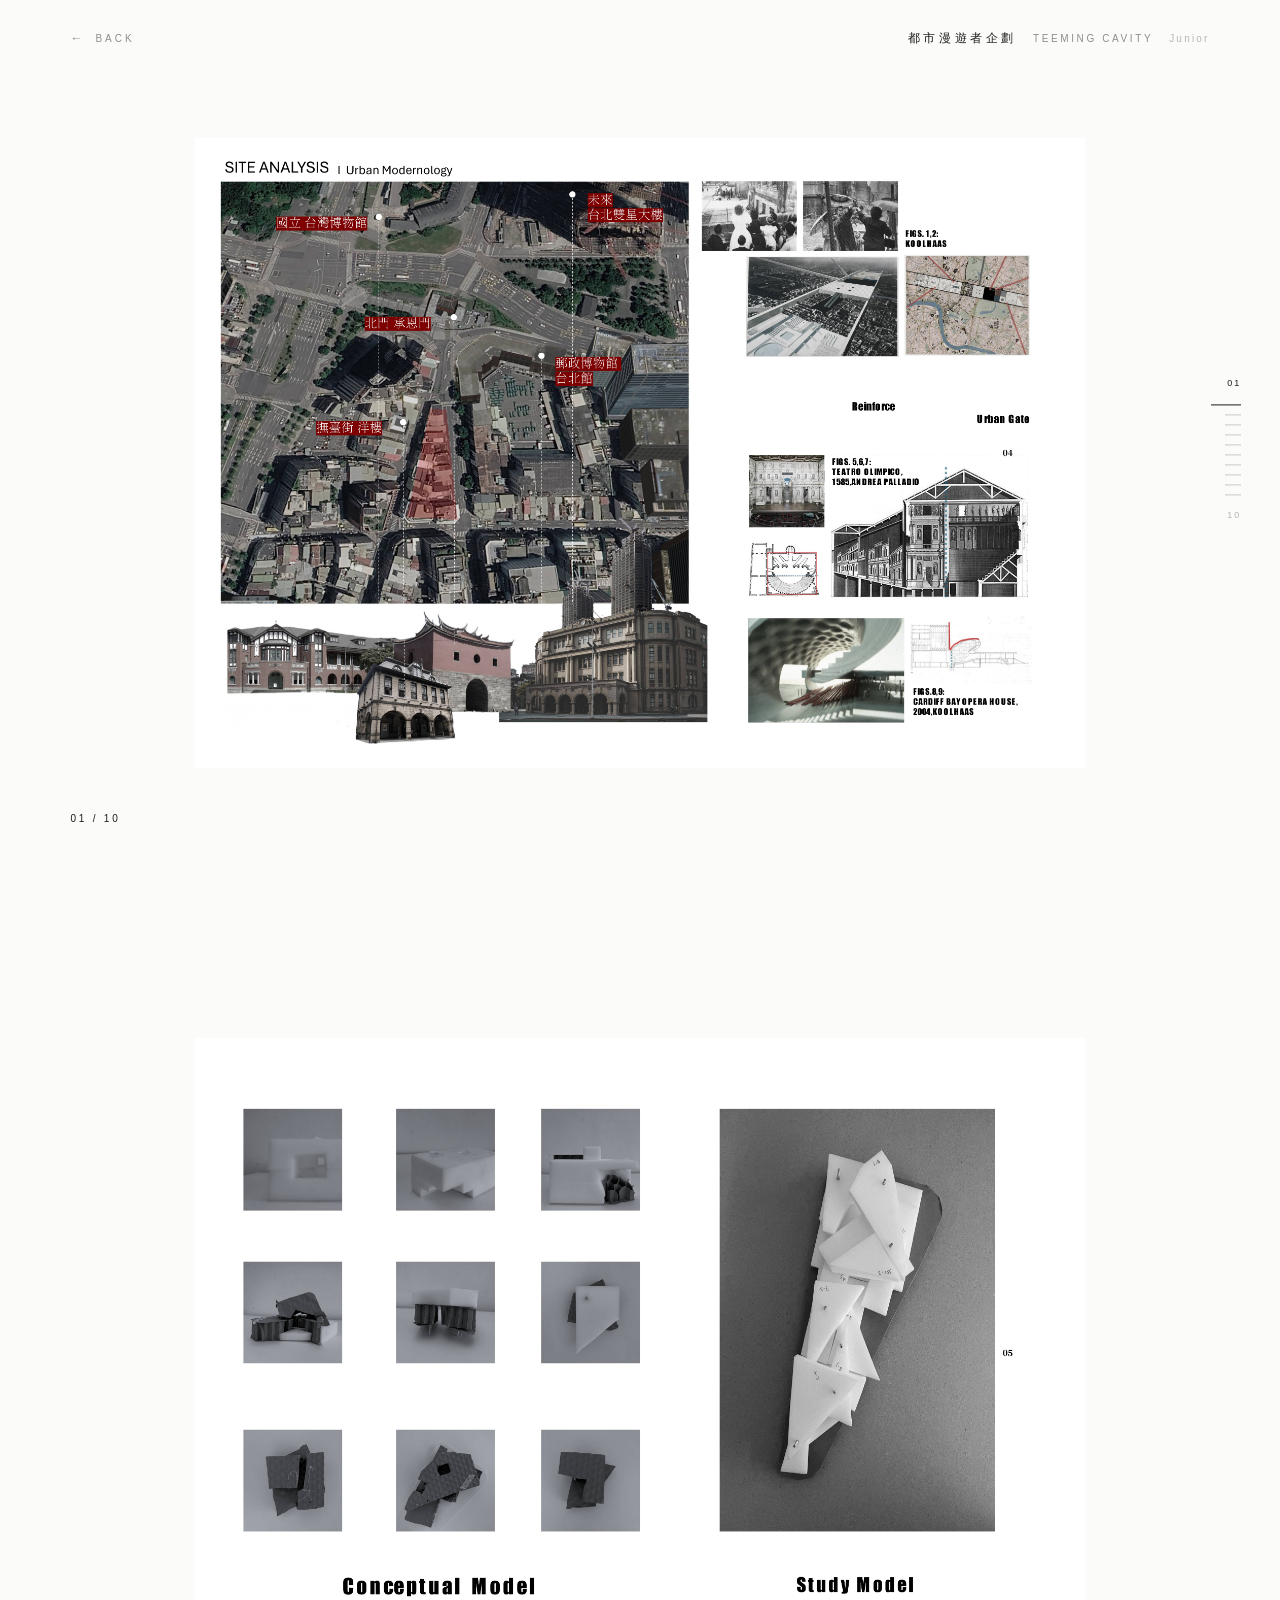
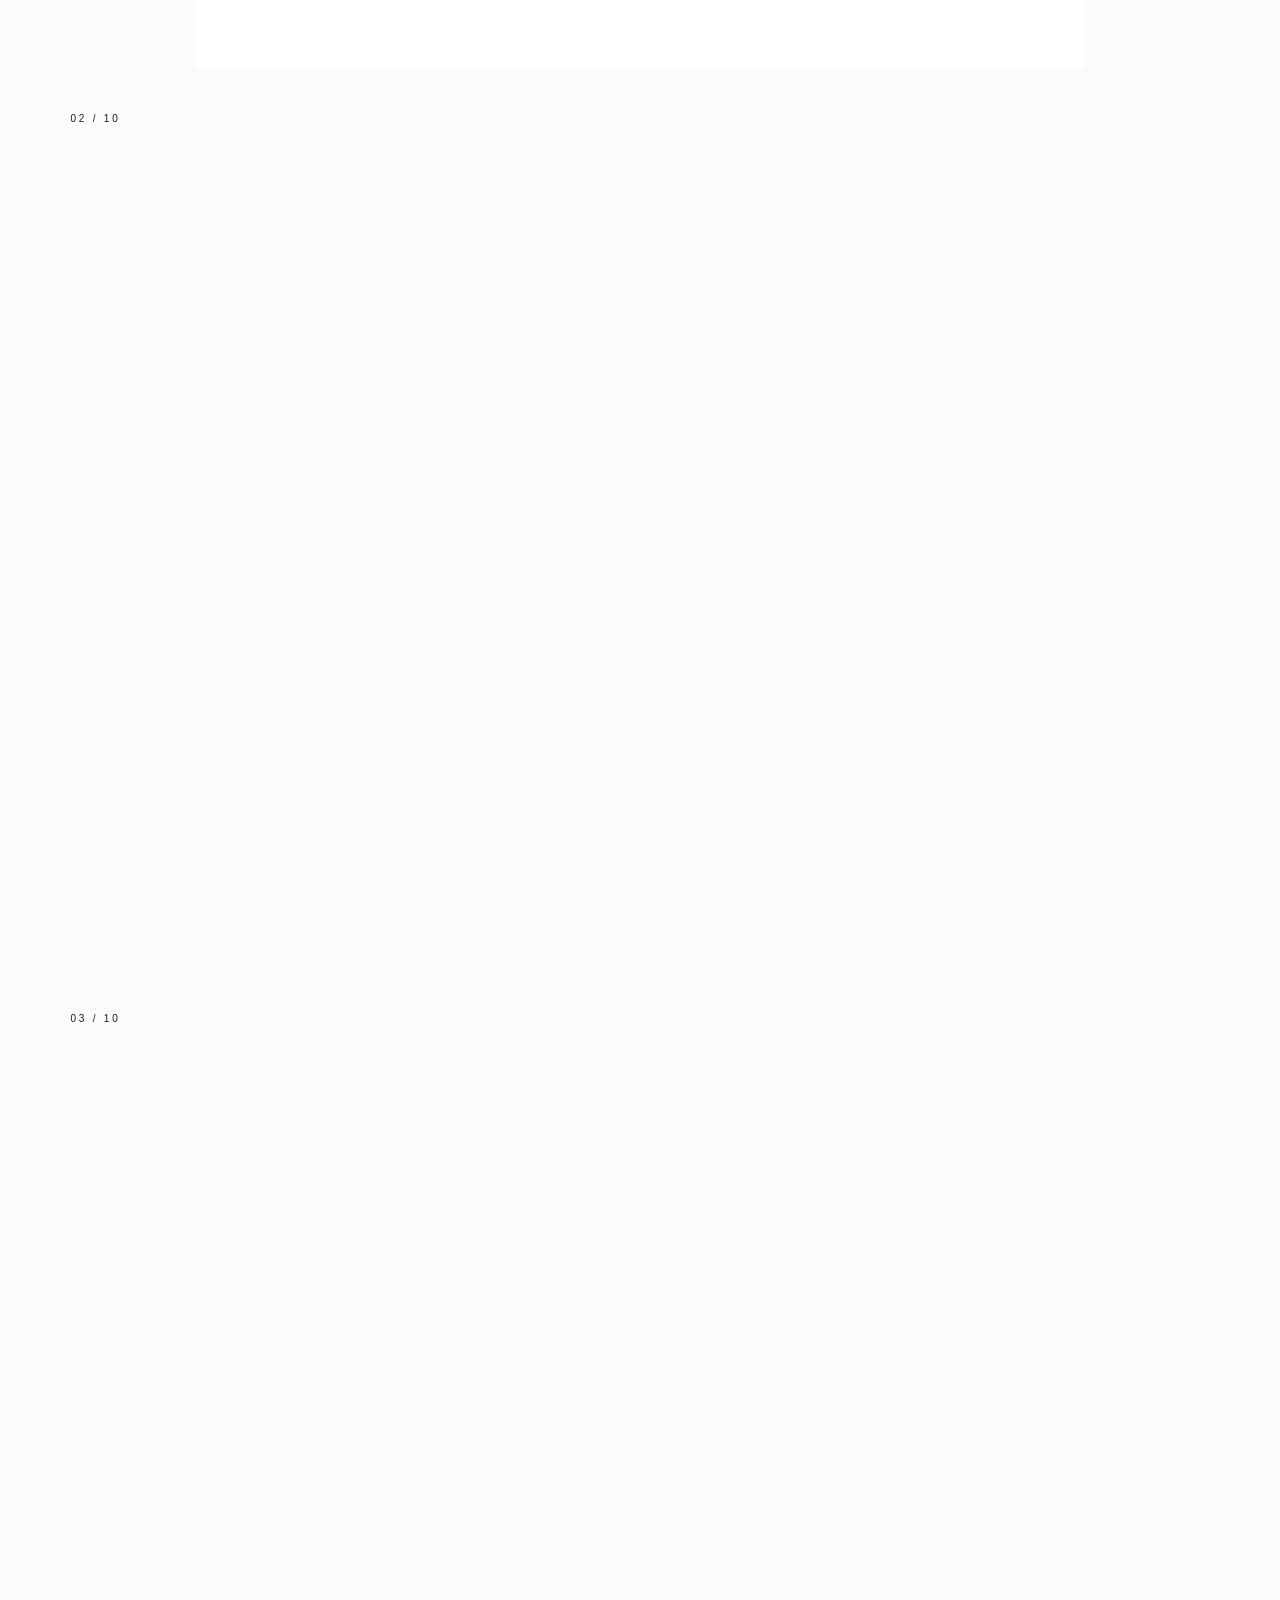
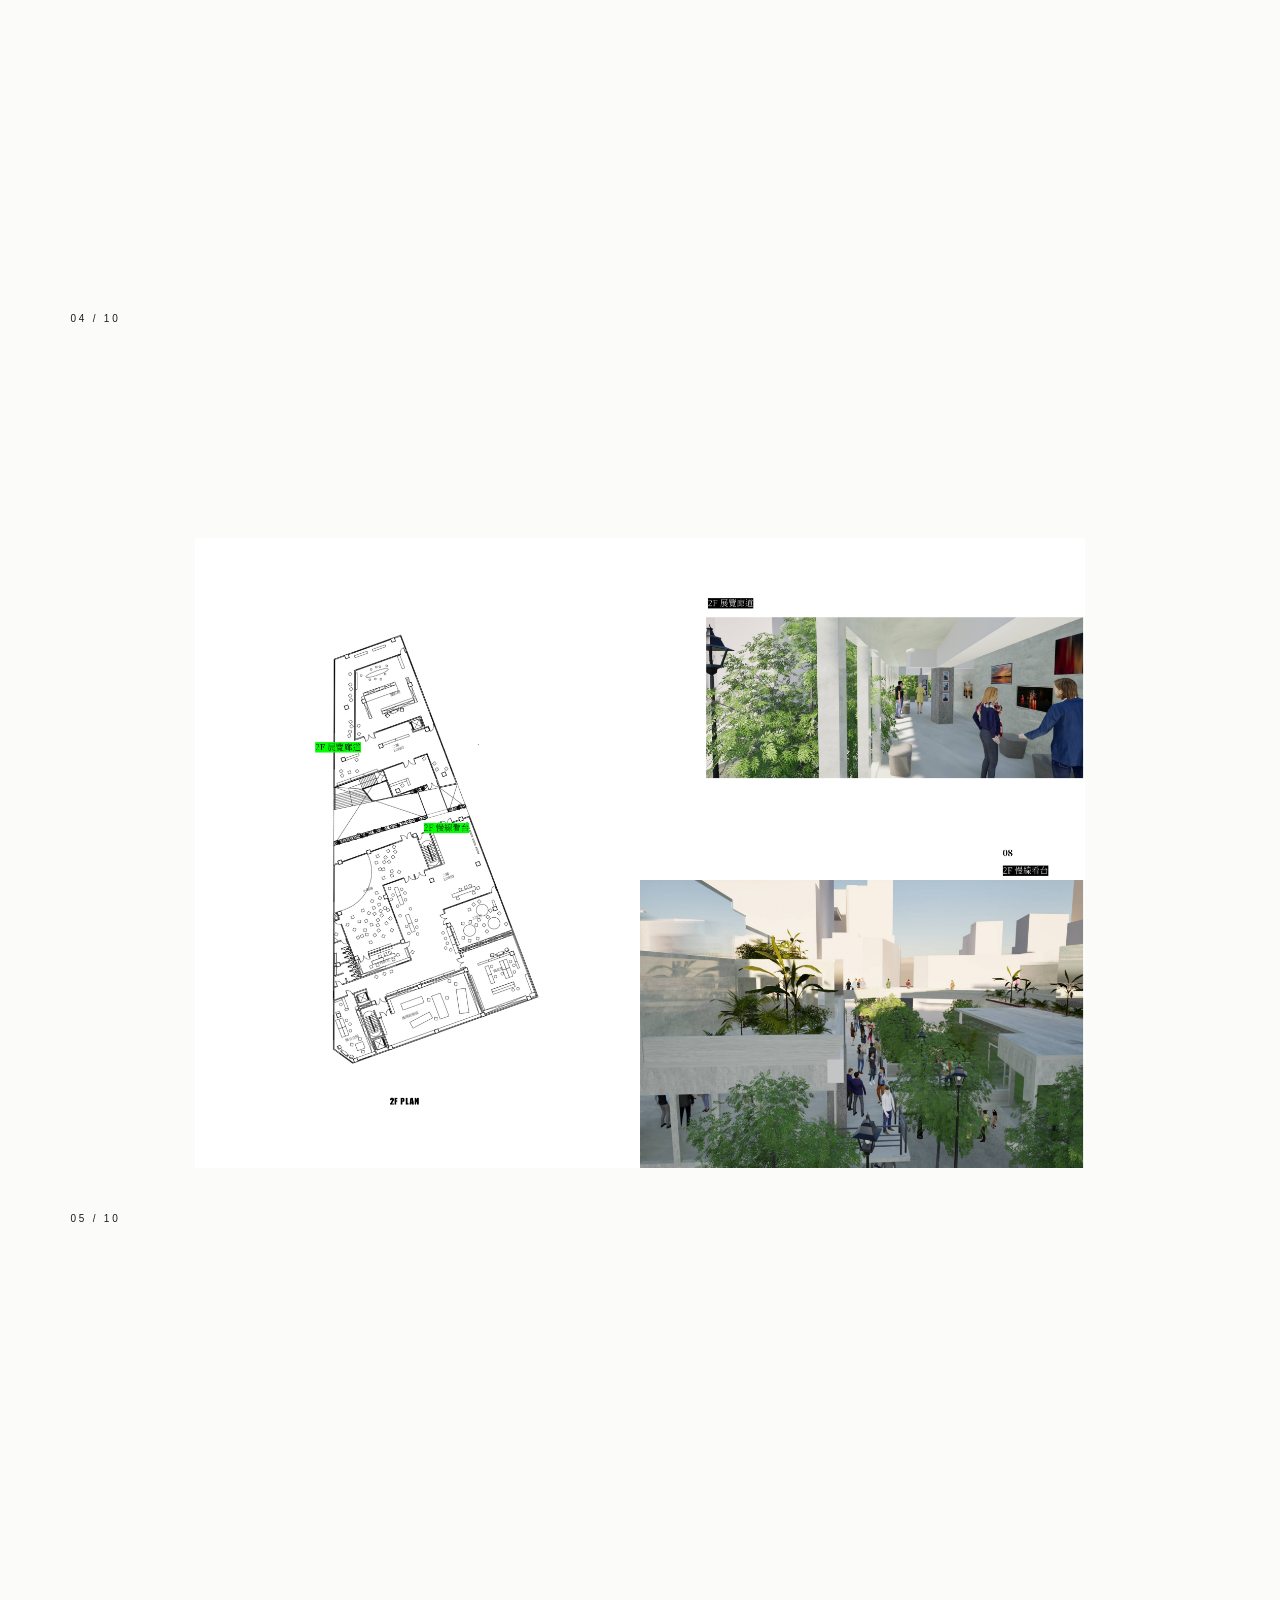
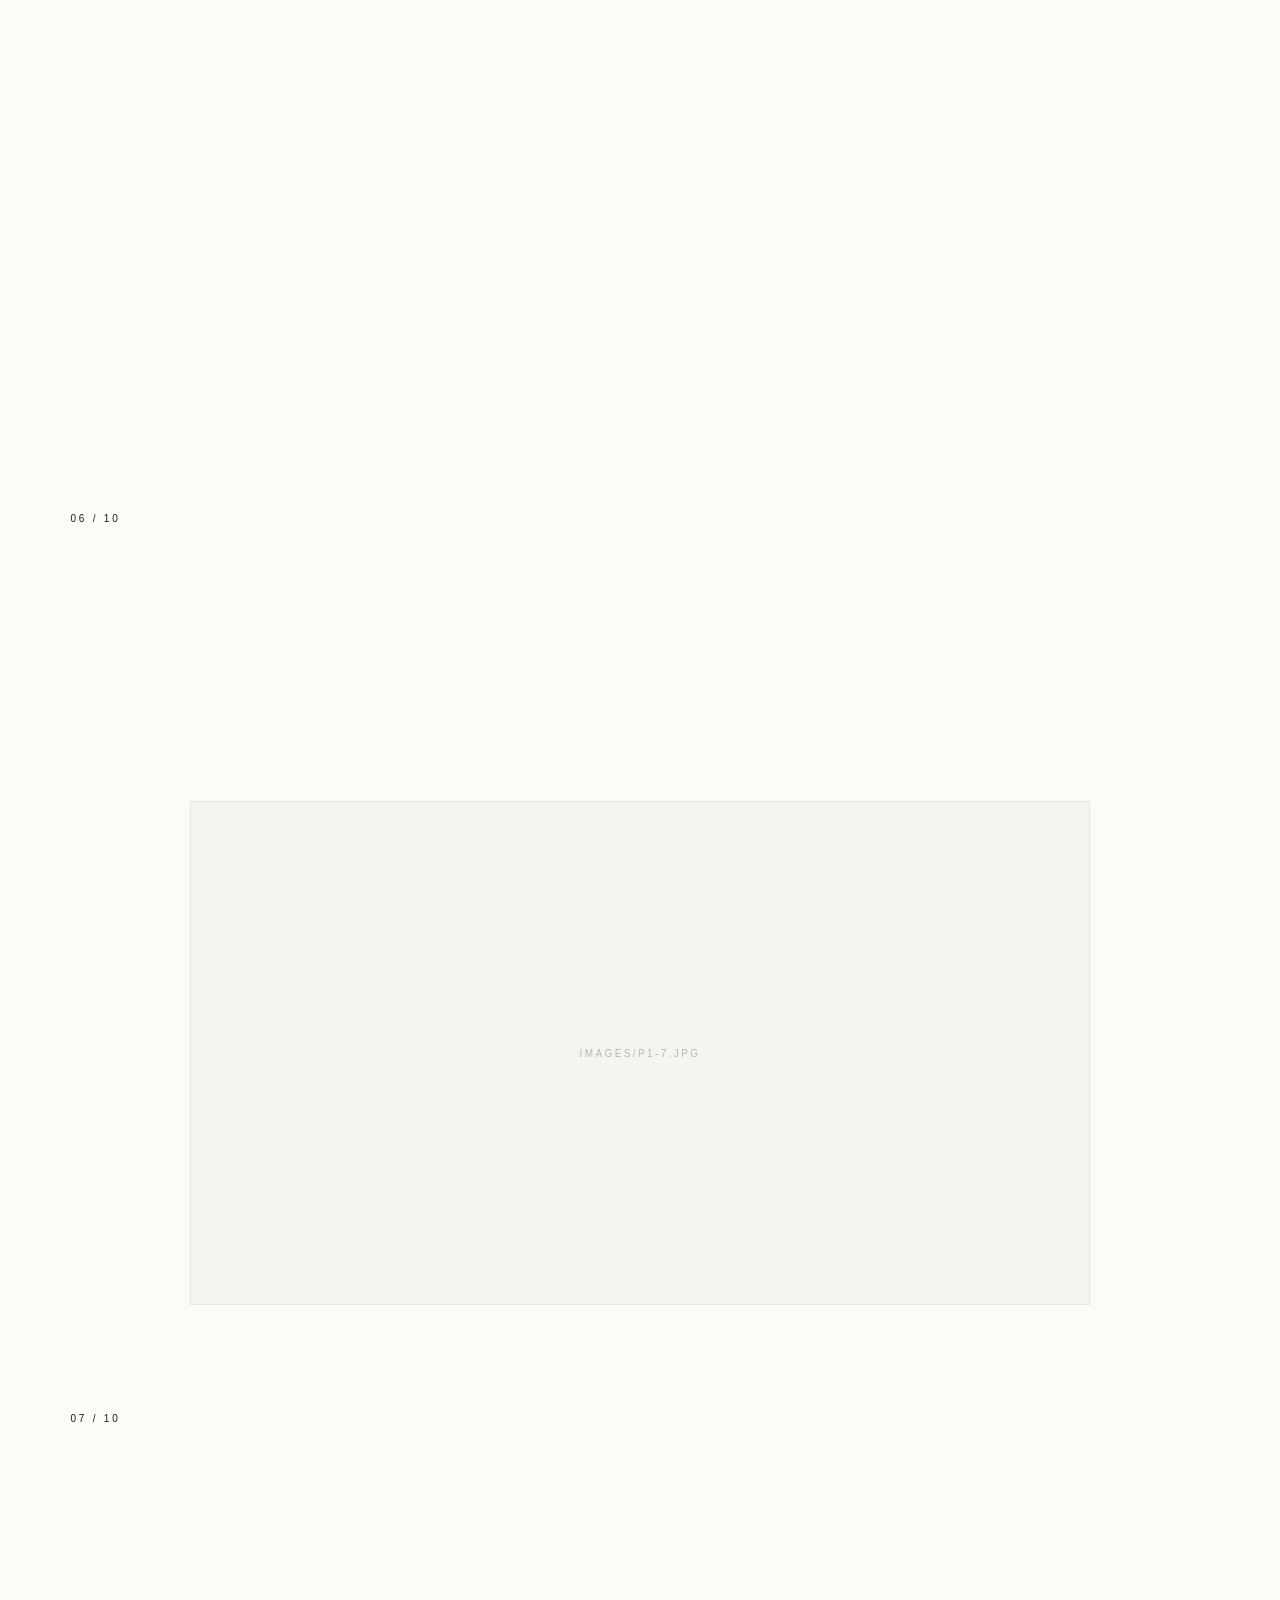
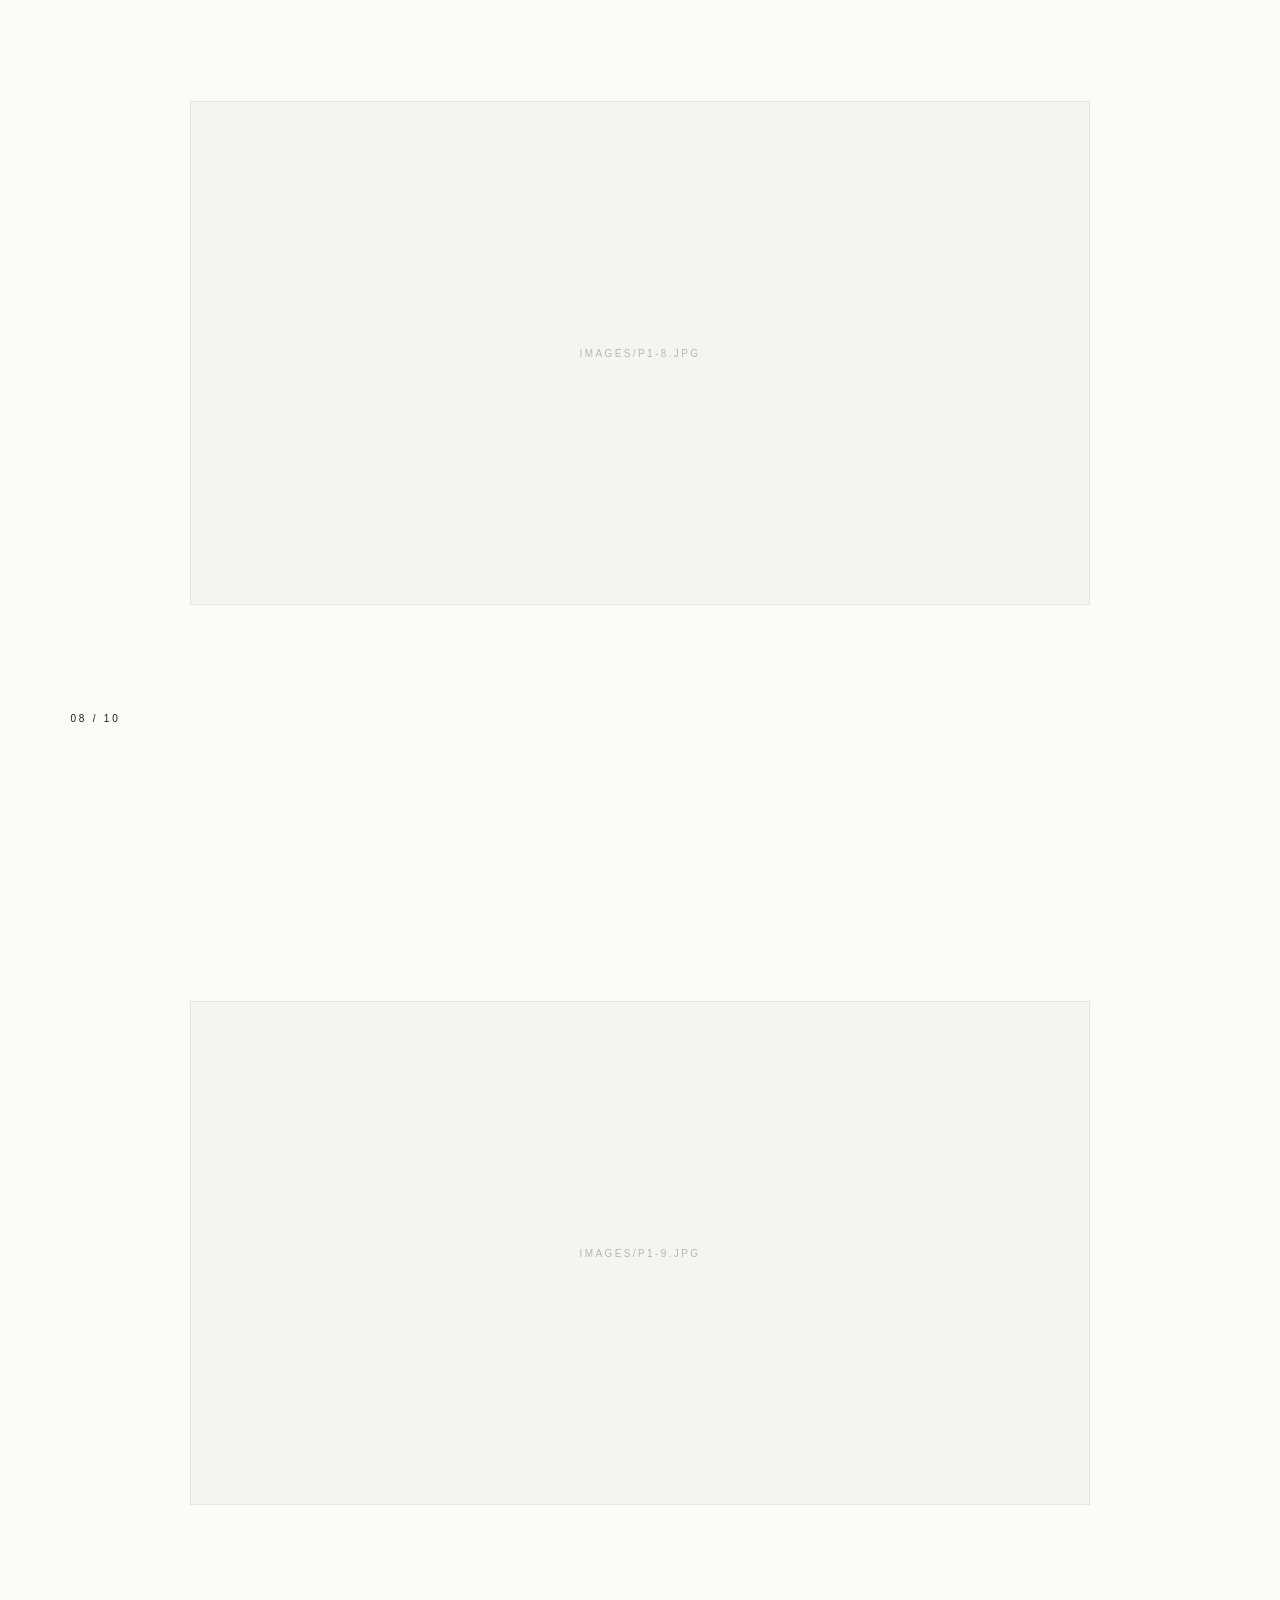
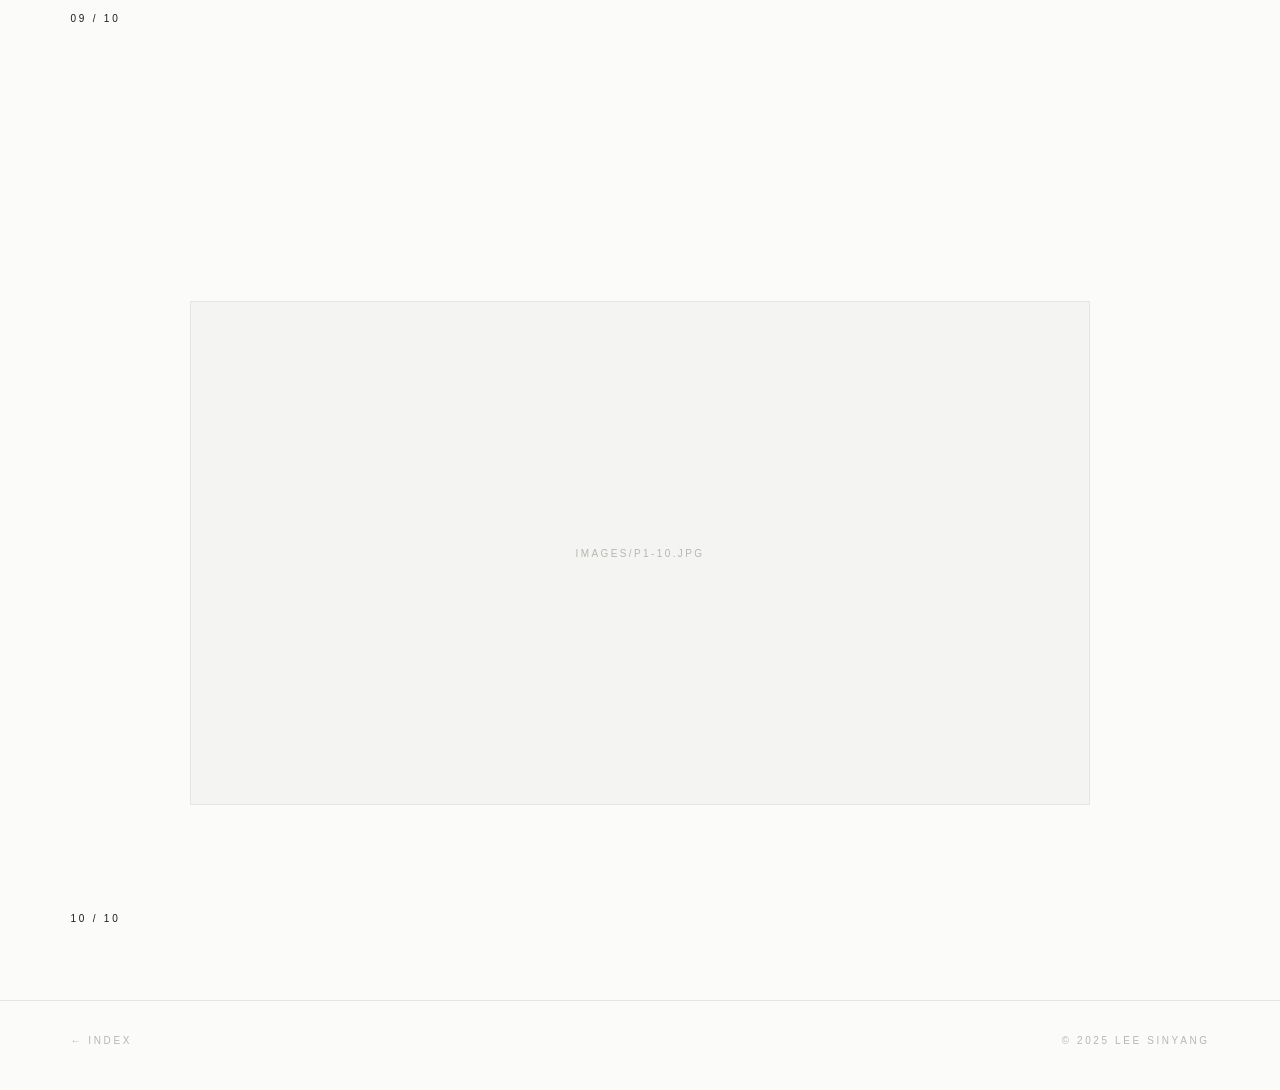
==== project.html @ dc342940 "Upload portfolio website and images" ====
<!DOCTYPE html>
<html lang="zh-Hant" class="html-project">
<head>
<meta charset="UTF-8">
<meta name="viewport" content="width=device-width, initial-scale=1">
<title>Project — 李心樣 LEE SINYANG</title>
<link rel="stylesheet" href="style.css">
</head>
<body class="page-project">

  <!-- ============================ FIXED HEADER ============================ -->
  <header class="proj-head">
    <a class="back" href="index.html">
      <span class="arrow">←</span>
      <span class="back-txt">BACK</span>
    </a>

    <div class="proj-id">
      <span class="p-cn" id="projTitleCn"></span>
      <span class="p-en" id="projTitleEn"></span>
      <span class="p-meta" id="projMeta"></span>
    </div>
  </header>

  <!-- ============================ SIDE RAIL ============================ -->
  <nav class="rail" id="rail" aria-label="圖面導覽">
    <span class="rail-num" id="railNum">01</span>
    <span class="rail-ticks" id="railTicks"></span>
    <span class="rail-total">10</span>
  </nav>

  <!-- ============================ SHEETS (10 pages) ============================ -->
  <main class="sheets" id="sheets"></main>

  <noscript>
    <p style="padding:120px 6vw;font-size:.75rem;letter-spacing:.2em;color:#8f8f8c">
      請開啟 JavaScript 以瀏覽專案內頁。
    </p>
  </noscript>

  <footer class="proj-foot">
    <a href="index.html" class="foot-back">← INDEX</a>
    <span>© 2025 LEE SINYANG</span>
  </footer>

  <script src="script.js"></script>
</body>
</html>
---- style.css ----
/* ==========================================================================
   MU CHEN — Architecture Portfolio
   Japanese minimal : 大面積留白 / 極淡灰階 / 輕盈無襯線 / 嚴謹對齊
   ========================================================================== */

/* ---------- reset ---------- */
*, *::before, *::after { box-sizing: border-box; }
html, body, h1, h2, h3, p, figure, figcaption, ul, li { margin: 0; padding: 0; }
ul { list-style: none; }
img { display: block; max-width: 100%; }
a { color: inherit; text-decoration: none; }
button { font: inherit; color: inherit; background: none; border: 0; padding: 0; cursor: pointer; }

/* ---------- tokens ---------- */
:root {
  --bg:          #fbfbfa;   /* 紙白 */
  --ink:         #1c1c1a;   /* 墨 */
  --ink-soft:    #4c4c48;
  --gray:        #8e8e8a;
  --gray-light:  #b6b6b1;
  --line:        #e5e5e1;
  --line-strong: #c8c8c2;
  --on-image:    #f5f5f2;

  --font: "Helvetica Neue", Helvetica, "Hiragino Kaku Gothic ProN", "Noto Sans TC",
          "PingFang TC", "Microsoft JhengHei", Arial, sans-serif;

  --ease: cubic-bezier(.22, .61, .36, 1);
  --fade: 1400ms;                       /* 輪播淡入淡出時間 */
  --pad:  clamp(20px, 5.5vw, 84px);     /* 全站左右留白 */
}

html { -webkit-text-size-adjust: 100%; }

body {
  background: var(--bg);
  color: var(--ink);
  font-family: var(--font);
  font-size: 13px;
  font-weight: 300;
  line-height: 1.9;
  letter-spacing: .06em;
  -webkit-font-smoothing: antialiased;
  -moz-osx-font-smoothing: grayscale;
}

/* 共用微字級標籤 */
.label {
  font-size: .625rem;          /* 10px */
  letter-spacing: .3em;
  text-transform: uppercase;
  color: var(--gray-light);
  margin-bottom: 22px;
}

/* 圖片尚未放入 images/ 時的極簡佔位框 */
.fig-missing {
  width: 100%;
  min-height: 240px;
  border: 1px solid var(--line);
  background: #f4f4f2;
  display: flex;
  align-items: center;
  justify-content: center;
  font-size: .625rem;
  letter-spacing: .24em;
  color: var(--gray-light);
  text-transform: uppercase;
}

/* ==========================================================================
   HEADER
   ========================================================================== */
.site-head {
  display: flex;
  align-items: flex-start;
  justify-content: space-between;
  padding: clamp(24px, 4vh, 44px) var(--pad) clamp(20px, 3.4vh, 36px);
}

.mark { display: flex; align-items: baseline; gap: 14px; }
.mark-cn { font-size: .8125rem; letter-spacing: .34em; }
.mark-en { font-size: .625rem; letter-spacing: .3em; color: var(--gray); }

.head-meta {
  display: flex;
  gap: 10px;
  font-size: .625rem;
  letter-spacing: .26em;
  color: var(--gray-light);
  padding-top: 3px;
}
.head-meta .dotsep { color: var(--line-strong); }

/* ==========================================================================
   HERO CAROUSEL
   ========================================================================== */
.hero { padding: 0 var(--pad); }

.slides {
  position: relative;
  width: 100%;
  height: min(76vh, 780px);
  overflow: hidden;
  background: #f0f0ee;
}

.slide {
  position: absolute;
  inset: 0;
  opacity: 0;
  visibility: hidden;
  transition: opacity var(--fade) var(--ease), visibility 0s linear var(--fade);
}
.slide.is-active {
  opacity: 1;
  visibility: visible;
  z-index: 2;
  transition: opacity var(--fade) var(--ease), visibility 0s;
}

.slide-link { display: block; width: 100%; height: 100%; position: relative; }

.slide img {
  width: 100%;
  height: 100%;
  object-fit: cover;
  transform: scale(1);
  transition: transform 7200ms linear;
}
.slide.is-active img { transform: scale(1.045); }   /* 極輕微推進 */

.slide .fig-missing { height: 100%; min-height: 0; border: 0; }

/* 底部極淡漸層，只為托住小字 */
.slide-link::after {
  content: "";
  position: absolute;
  left: 0; right: 0; bottom: 0;
  height: 44%;
  background: linear-gradient(to top, rgba(20, 20, 18, .42), rgba(20, 20, 18, 0));
  pointer-events: none;
}

.slide-caption {
  position: absolute;
  left: clamp(20px, 3.4vw, 48px);
  bottom: clamp(22px, 4vh, 44px);
  z-index: 2;
  color: var(--on-image);
}
.s-title-cn {
  font-size: .8125rem;         /* 13px */
  font-weight: 300;
  letter-spacing: .34em;
  line-height: 1.6;
}
.s-title-en {
  margin-top: 6px;
  font-size: .6875rem;         /* 11px */
  letter-spacing: .28em;
  color: rgba(245, 245, 242, .72);
}
.s-meta {
  margin-top: 10px;
  font-size: .625rem;          /* 10px */
  letter-spacing: .26em;
  color: rgba(245, 245, 242, .55);
}
.s-meta .sep { padding: 0 6px; }

/* ---------- 微型箭頭 ---------- */
.nav-arrow {
  position: absolute;
  top: 50%;
  z-index: 3;
  width: 46px; height: 46px;
  transform: translateY(-50%);
  display: flex; align-items: center; justify-content: center;
  opacity: .5;
  transition: opacity 400ms var(--ease);
}
.nav-arrow:hover, .nav-arrow:focus-visible { opacity: 1; }
.nav-prev { left: clamp(4px, 1vw, 14px); }
.nav-next { right: clamp(4px, 1vw, 14px); }
.nav-arrow svg {
  width: 20px; height: 20px;
  fill: none;
  stroke: var(--on-image);
  stroke-width: 1;
  stroke-linecap: square;
  stroke-linejoin: miter;
}

/* ---------- 進度線 + 計數 ---------- */
.hero-foot {
  display: flex;
  align-items: center;
  justify-content: space-between;
  padding: 18px 0 0;
}

.progress { display: flex; gap: 10px; }

.dot {
  width: 34px; height: 16px;
  display: flex; align-items: center;
  position: relative;
}
.dot::before {
  content: "";
  position: absolute;
  left: 0; right: 0;
  height: 1px;
  background: var(--line-strong);
}
.dot-fill {
  position: relative;
  display: block;
  width: 100%; height: 1px;
  background: var(--ink);
  transform: scaleX(0);
  transform-origin: left center;
}
.dot.is-active .dot-fill { animation: dotFill 5000ms linear forwards; }
.dot.is-active.is-paused .dot-fill { animation-play-state: paused; }

@keyframes dotFill { from { transform: scaleX(0); } to { transform: scaleX(1); } }

.counter {
  font-size: .625rem;
  letter-spacing: .28em;
  color: var(--gray);
}
.counter .sep { padding: 0 6px; color: var(--line-strong); }

/* ==========================================================================
   PROFILE
   ========================================================================== */
.profile {
  padding: clamp(80px, 16vh, 190px) var(--pad) clamp(60px, 11vh, 130px);
}

.profile-grid {
  display: grid;
  grid-template-columns: minmax(180px, .9fr) minmax(280px, 1.25fr) minmax(200px, 1fr);
  gap: clamp(36px, 6vw, 110px);
  align-items: start;
}

.name-cn {
  font-size: 1.0625rem;        /* 17px */
  font-weight: 300;
  letter-spacing: .42em;
  line-height: 1.5;
}
.name-en {
  margin-top: 8px;
  font-size: .6875rem;
  letter-spacing: .3em;
  color: var(--gray);
}
.contact { margin-top: 26px; }
.contact a {
  font-size: .6875rem;
  letter-spacing: .18em;
  color: var(--ink-soft);
  border-bottom: 1px solid var(--line);
  padding-bottom: 3px;
  transition: border-color 400ms var(--ease), color 400ms var(--ease);
}
.contact a:hover { color: var(--ink); border-color: var(--ink); }

.bio li {
  display: flex;
  gap: 18px;
  font-size: .75rem;           /* 12px */
  line-height: 2.2;
  color: var(--ink-soft);
}
.bio .yr {
  flex: 0 0 88px;
  font-size: .625rem;
  letter-spacing: .16em;
  color: var(--gray-light);
}
.bio .txt { letter-spacing: .1em; }

.tags { display: flex; flex-wrap: wrap; gap: 8px; }
.tags li {
  font-size: .625rem;          /* 10px */
  letter-spacing: .18em;
  text-transform: uppercase;
  color: var(--gray);
  border: 1px solid var(--line);
  padding: 5px 11px;
  line-height: 1.6;
  transition: border-color 400ms var(--ease), color 400ms var(--ease);
}
.tags li:hover { border-color: var(--line-strong); color: var(--ink-soft); }

/* ==========================================================================
   FOOTER
   ========================================================================== */
.site-foot {
  display: flex;
  justify-content: space-between;
  padding: 26px var(--pad) 34px;
  border-top: 1px solid var(--line);
  font-size: .625rem;
  letter-spacing: .24em;
  color: var(--gray-light);
}
.site-foot a { transition: color 400ms var(--ease); }
.site-foot a:hover { color: var(--ink-soft); }

/* ==========================================================================
   PROJECT PAGE
   ========================================================================== */
.html-project {
  scroll-behavior: smooth;
  scroll-snap-type: y proximity;
}

.proj-head {
  position: fixed;
  top: 0; left: 0; right: 0;
  z-index: 20;
  display: flex;
  align-items: baseline;
  justify-content: space-between;
  padding: clamp(18px, 3vh, 30px) var(--pad);
  background: rgba(251, 251, 250, .86);
  -webkit-backdrop-filter: blur(10px);
  backdrop-filter: blur(10px);
}

.back {
  display: inline-flex;
  align-items: baseline;
  gap: 10px;
  font-size: .625rem;
  letter-spacing: .3em;
  color: var(--gray);
  transition: color 400ms var(--ease);
}
.back:hover { color: var(--ink); }
.back .arrow {
  font-size: .75rem;
  display: inline-block;
  transition: transform 400ms var(--ease);
}
.back:hover .arrow { transform: translateX(-4px); }

.proj-id {
  display: flex;
  align-items: baseline;
  gap: 16px;
  text-align: right;
}
.proj-id .p-cn   { font-size: .75rem;  letter-spacing: .3em; }
.proj-id .p-en   { font-size: .625rem; letter-spacing: .26em; color: var(--gray); }
.proj-id .p-meta { font-size: .625rem; letter-spacing: .22em; color: var(--gray-light); }

/* ---------- 右側導覽細線 ---------- */
.rail {
  position: fixed;
  right: calc(var(--pad) * .55);
  top: 50%;
  transform: translateY(-50%);
  z-index: 15;
  display: flex;
  flex-direction: column;
  align-items: flex-end;
  gap: 12px;
  font-size: .5625rem;
  letter-spacing: .22em;
  color: var(--gray-light);
}
.rail-ticks { display: flex; flex-direction: column; align-items: flex-end; gap: 9px; }
.tick {
  display: block;
  width: 16px; height: 1px;
  background: var(--line-strong);
  transition: width 500ms var(--ease), background 500ms var(--ease);
}
.tick.is-current { width: 30px; background: var(--ink); }
.rail-num { color: var(--ink); }

/* ---------- 十頁 ---------- */
.sheet {
  min-height: 100vh;
  scroll-snap-align: start;
  display: flex;
  flex-direction: column;
  justify-content: center;
  padding: clamp(88px, 13vh, 140px) var(--pad) clamp(44px, 8vh, 92px);
}

.sheet-fig {
  flex: 1 1 auto;
  min-height: 0;
  display: flex;
  align-items: center;
  justify-content: center;
}
.sheet-fig img {
  max-height: 70vh;
  max-width: 100%;
  width: auto;
  object-fit: contain;
  opacity: 0;
  transform: translateY(16px);
  transition: opacity 1200ms var(--ease), transform 1200ms var(--ease);
}
.sheet.is-visible .sheet-fig img { opacity: 1; transform: none; }
.sheet-fig .fig-missing { max-width: 900px; height: 56vh; }

.sheet-cap {
  flex: 0 0 auto;
  margin-top: 20px;
  display: flex;
  align-items: baseline;
  gap: 20px;
  font-size: .625rem;          /* 10px */
  letter-spacing: .28em;
  color: var(--gray);
  text-transform: uppercase;
  opacity: 0;
  transform: translateY(8px);
  transition: opacity 1200ms var(--ease) 160ms, transform 1200ms var(--ease) 160ms;
}
.sheet.is-visible .sheet-cap { opacity: 1; transform: none; }
.sheet-cap .num { color: var(--ink); }

/* 第一頁的簡短說明 */
.sheet-note {
  margin-top: 14px;
  max-width: 46ch;
  font-size: .75rem;
  line-height: 2.2;
  letter-spacing: .1em;
  color: var(--ink-soft);
  opacity: 0;
  transition: opacity 1400ms var(--ease) 280ms;
}
.sheet.is-visible .sheet-note { opacity: 1; }

.proj-foot {
  display: flex;
  justify-content: space-between;
  padding: 30px var(--pad) 40px;
  border-top: 1px solid var(--line);
  font-size: .625rem;
  letter-spacing: .26em;
  color: var(--gray-light);
}
.proj-foot .foot-back { transition: color 400ms var(--ease); }
.proj-foot .foot-back:hover { color: var(--ink); }

/* ==========================================================================
   RESPONSIVE
   ========================================================================== */
@media (max-width: 900px) {
  .profile-grid { grid-template-columns: 1fr 1fr; row-gap: 56px; }
  .col-skills { grid-column: 1 / -1; }
}

@media (max-width: 640px) {
  body { font-size: 12px; }
  .slides { height: 58vh; }
  .head-meta { display: none; }
  .profile-grid { grid-template-columns: 1fr; row-gap: 48px; }
  .bio li { flex-direction: column; gap: 0; line-height: 2; }
  .bio .yr { flex: none; }
  .rail { display: none; }
  .proj-id .p-cn, .proj-id .p-meta { display: none; }
  .sheet-fig img { max-height: 58vh; }
}

/* ==========================================================================
   MOTION PREFERENCE
   ========================================================================== */
@media (prefers-reduced-motion: reduce) {
  * { transition-duration: .01ms !important; animation-duration: .01ms !important; }
  .html-project { scroll-behavior: auto; }
  .slide.is-active img { transform: none; }
  .dot.is-active .dot-fill { transform: scaleX(1); animation: none; }
  .sheet .sheet-fig img,
  .sheet .sheet-cap,
  .sheet .sheet-note { opacity: 1; transform: none; }
}

/* focus */
:focus-visible { outline: 1px solid var(--line-strong); outline-offset: 4px; }
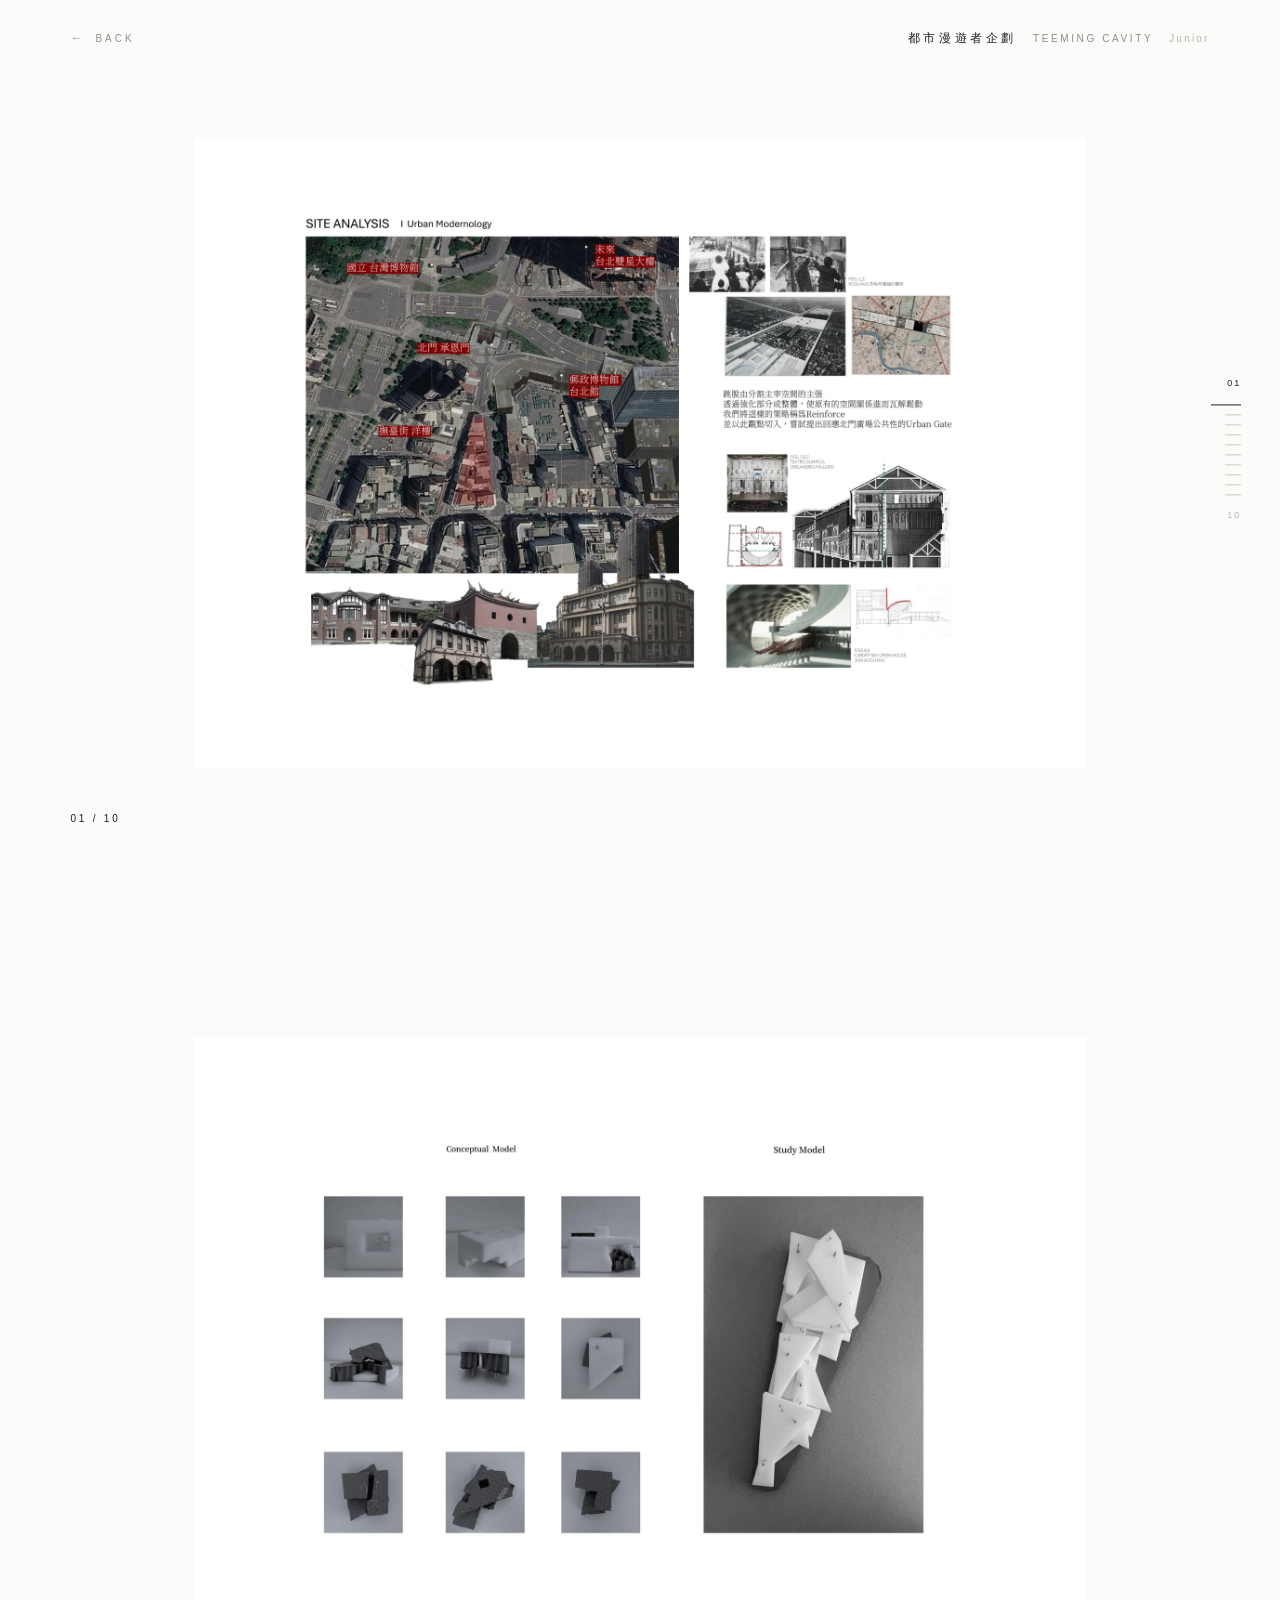
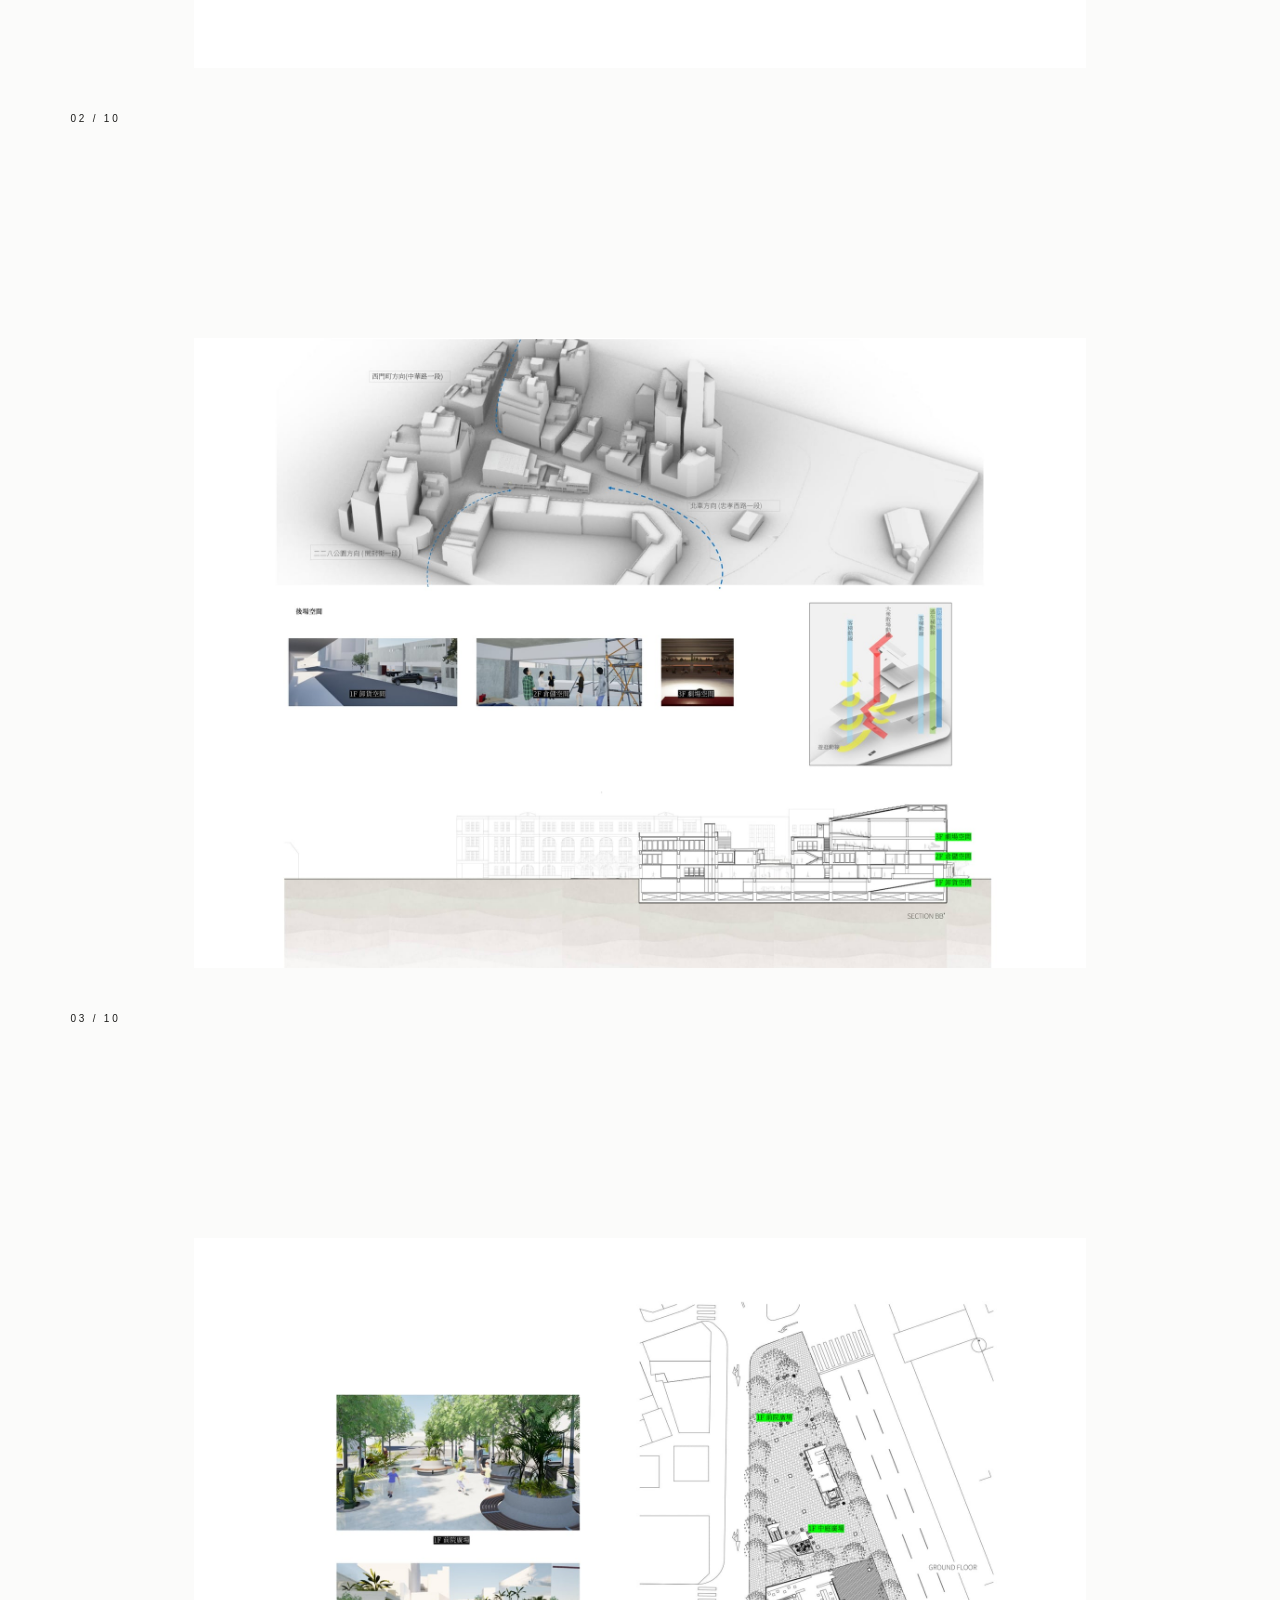
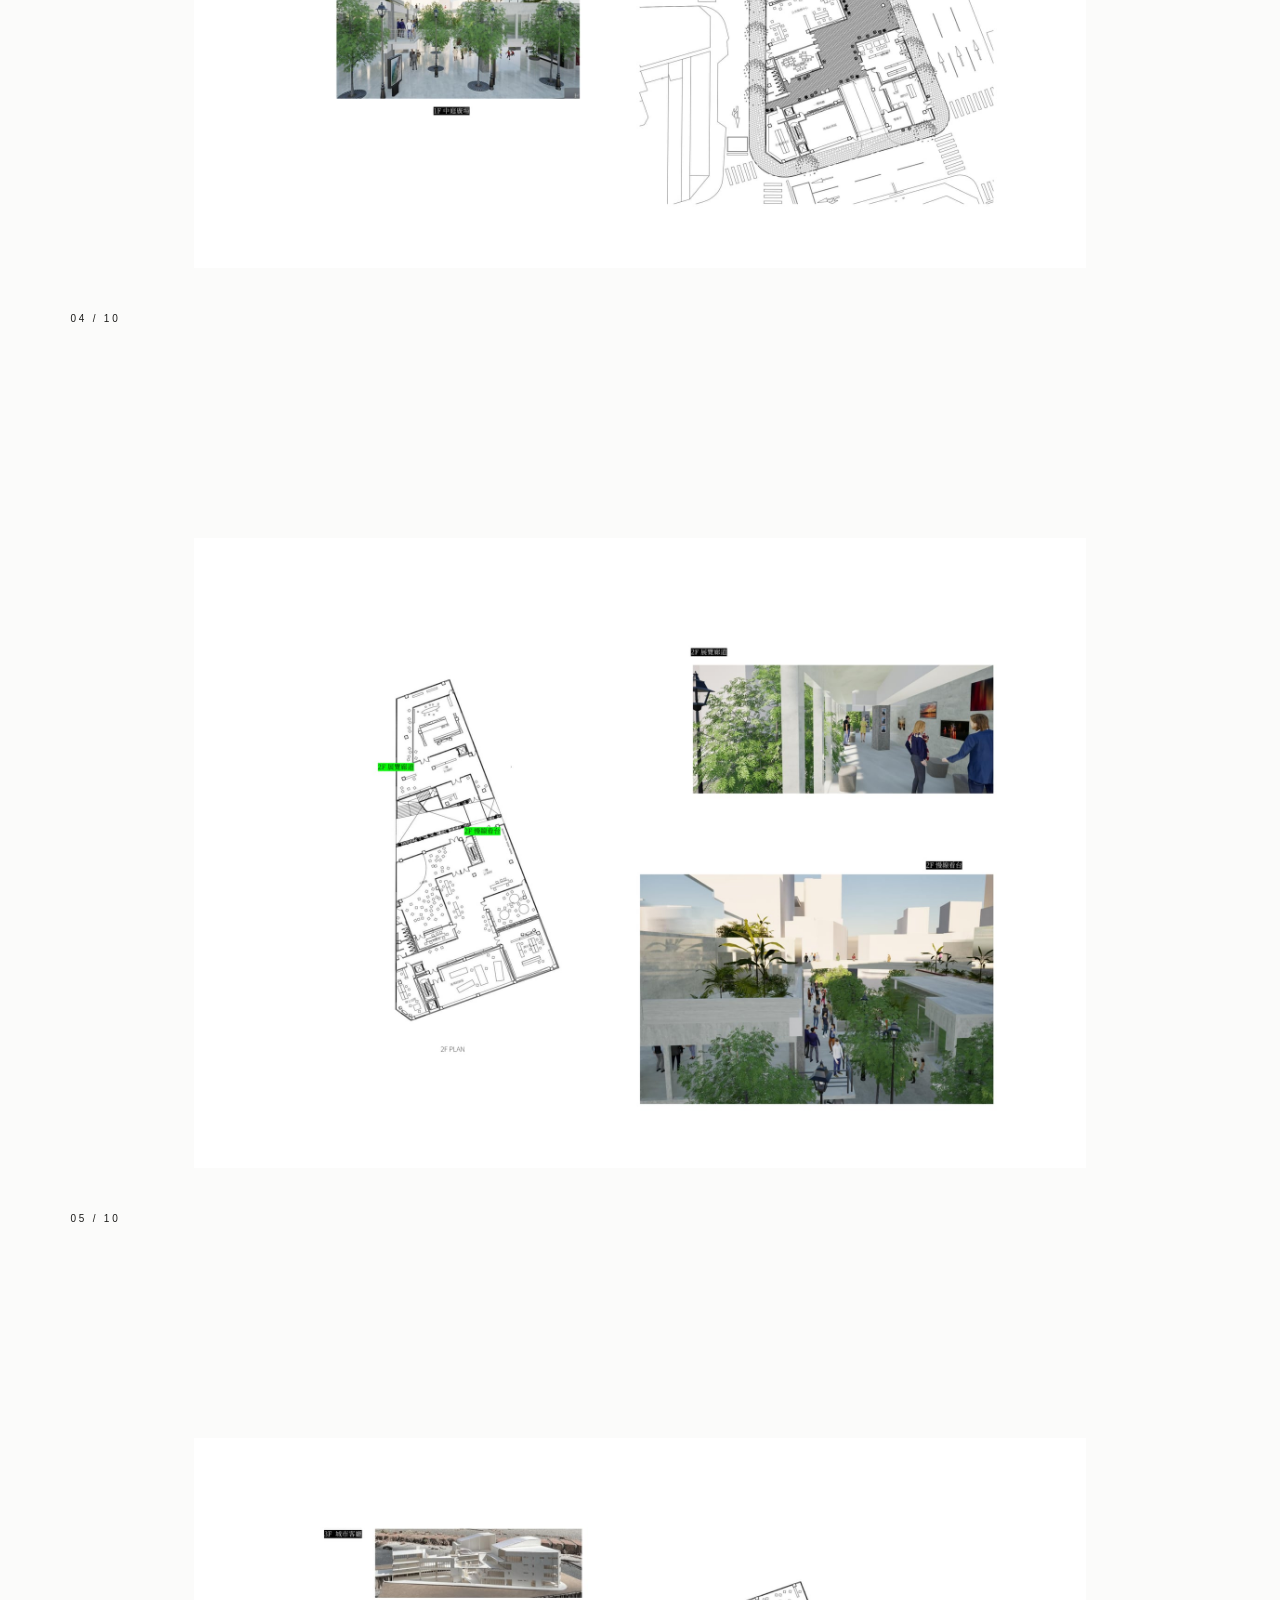
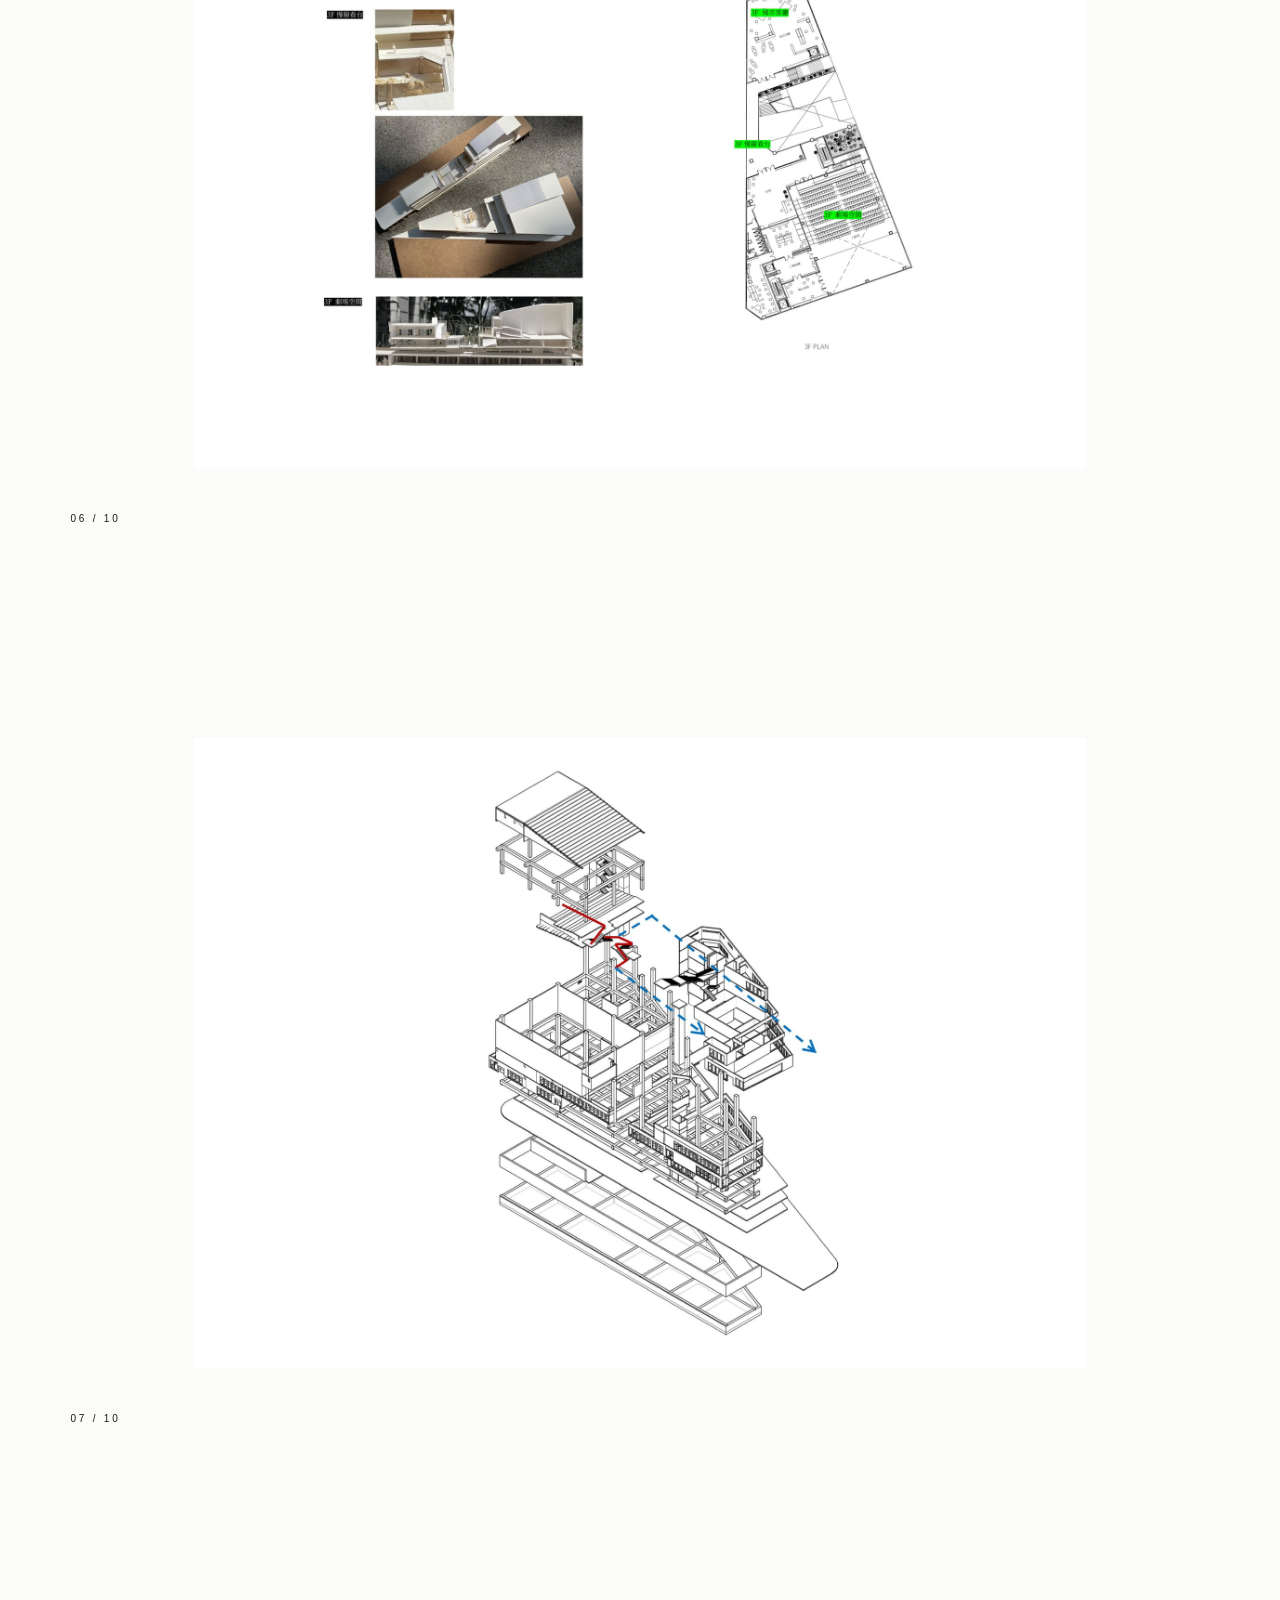
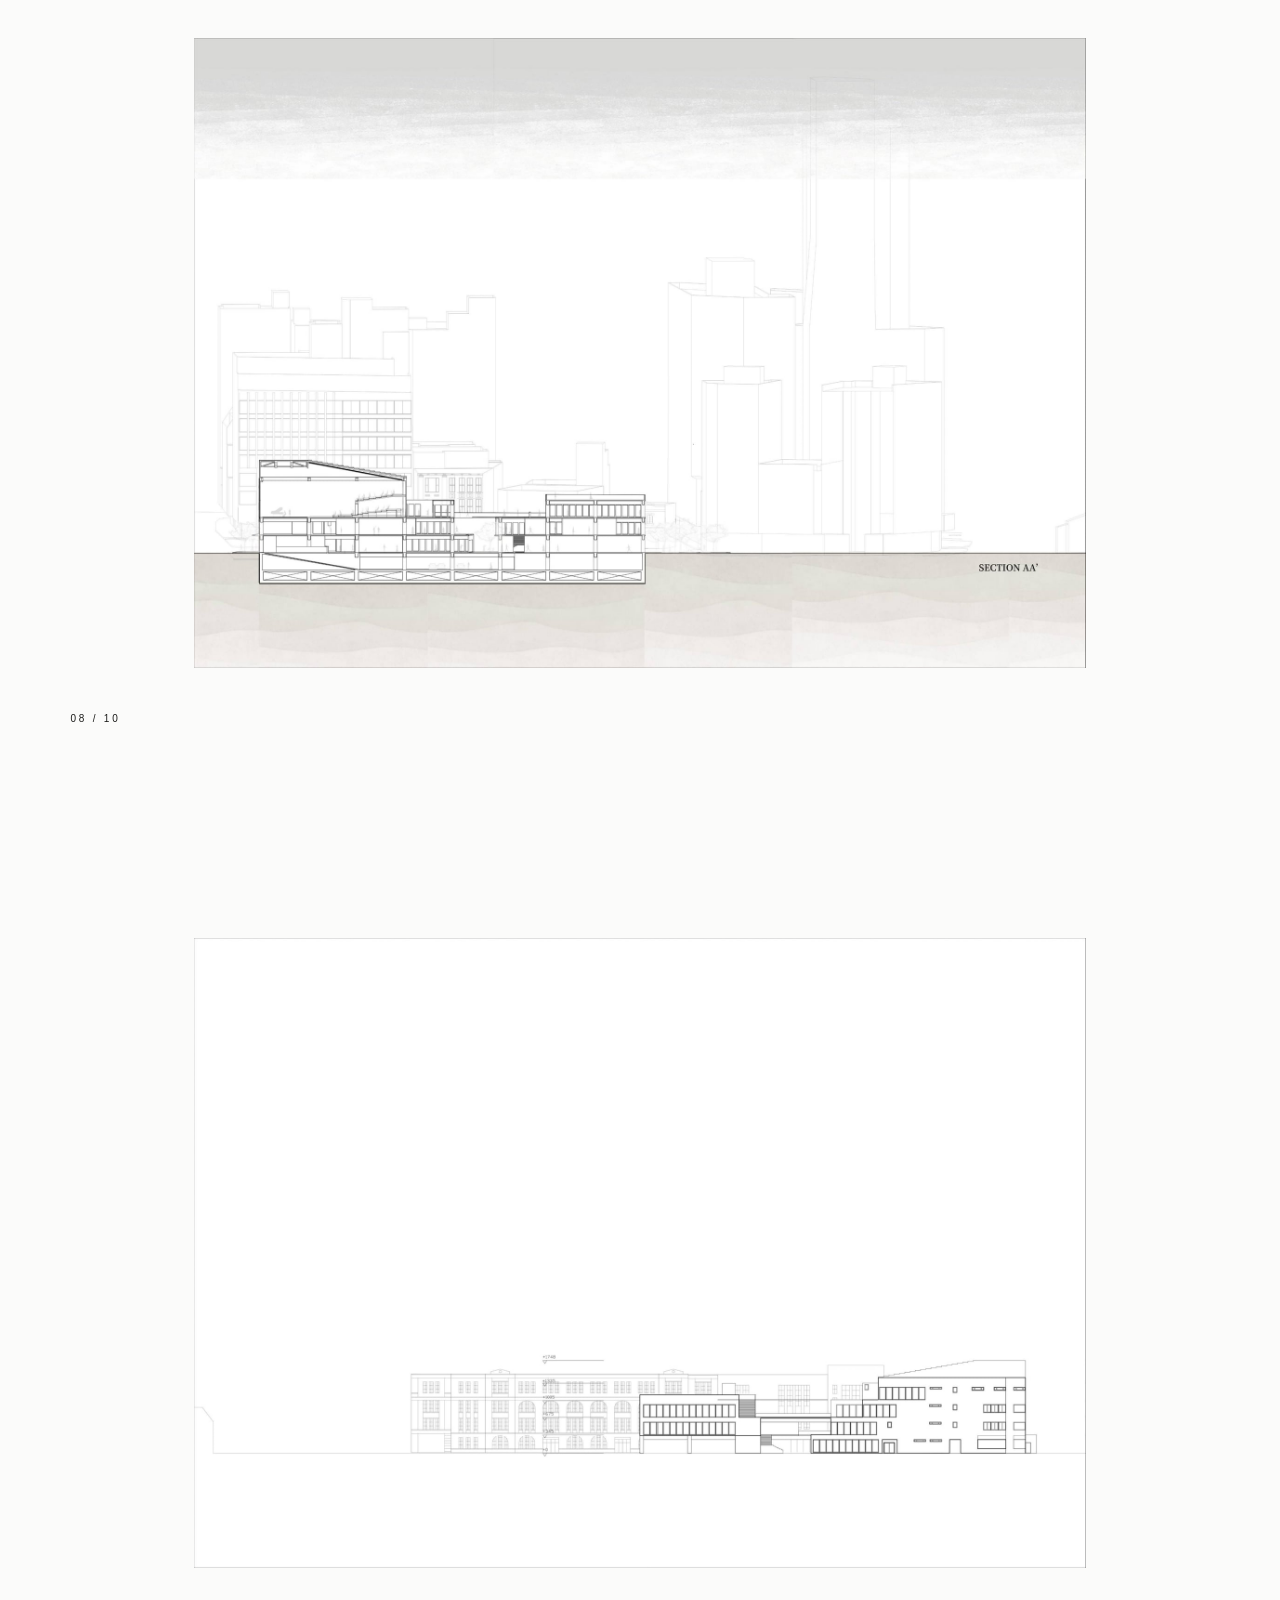
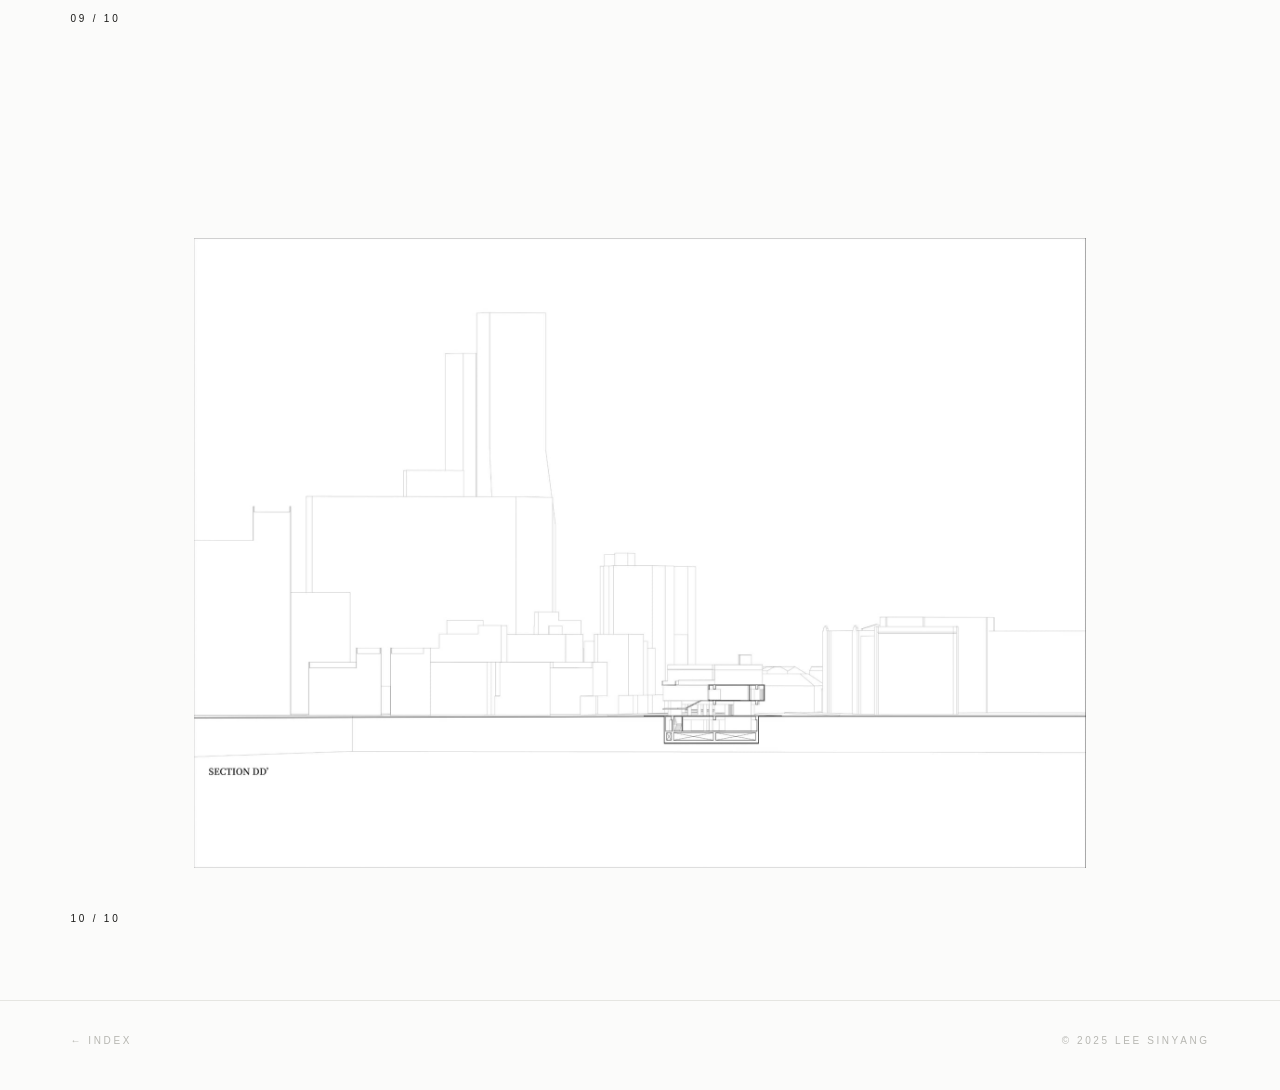
==== commit 129de902: "Add cache-busting query params to style.css/script.js references Source already confirmed to contain" ====
--- a/project.html
+++ b/project.html
@@ -4,7 +4,7 @@
 <meta charset="UTF-8">
 <meta name="viewport" content="width=device-width, initial-scale=1">
 <title>Project — 李心樣 LEE SINYANG</title>
-<link rel="stylesheet" href="style.css">
+<link rel="stylesheet" href="style.css?v=20260917">
 </head>
 <body class="page-project">
 
@@ -43,6 +43,6 @@
     <span>© 2025 LEE SINYANG</span>
   </footer>
 
-  <script src="script.js"></script>
+  <script src="script.js?v=20260917"></script>
 </body>
 </html>
--- a/style.css
+++ b/style.css
@@ -46,11 +46,11 @@
 
 /* 共用微字級標籤 */
 .label {
-  font-size: .625rem;          /* 10px */
-  letter-spacing: .3em;
+  font-size: .5625rem;         /* 9px */
+  letter-spacing: .28em;
   text-transform: uppercase;
   color: var(--gray-light);
-  margin-bottom: 22px;
+  margin-bottom: 18px;
 }
 
 /* 圖片尚未放入 images/ 時的極簡佔位框 */
@@ -79,7 +79,9 @@
 }
 
 .mark { display: flex; align-items: baseline; gap: 14px; }
-.mark-cn { font-size: .8125rem; letter-spacing: .34em; }
+.mark-cn { font-size: .8125rem; letter-spacing: normal; display: inline-flex; }
+.mark-cn .surname { margin-right: .6em; }
+.mark-cn .given { letter-spacing: .14em; }
 .mark-en { font-size: .625rem; letter-spacing: .3em; color: var(--gray); }
 
 .head-meta {
@@ -238,62 +240,99 @@
    PROFILE
    ========================================================================== */
 .profile {
-  padding: clamp(80px, 16vh, 190px) var(--pad) clamp(60px, 11vh, 130px);
+  padding: clamp(80px, 16vh, 190px) var(--pad) clamp(48px, 8vh, 90px);
 }
 
 .profile-grid {
   display: grid;
-  grid-template-columns: minmax(180px, .9fr) minmax(280px, 1.25fr) minmax(200px, 1fr);
+  grid-template-columns: minmax(180px, .8fr) minmax(280px, 1.3fr) minmax(200px, 1fr);
   gap: clamp(36px, 6vw, 110px);
   align-items: start;
-}
-
-.name-cn {
-  font-size: 1.0625rem;        /* 17px */
-  font-weight: 300;
-  letter-spacing: .42em;
-  line-height: 1.5;
-}
-.name-en {
-  margin-top: 8px;
-  font-size: .6875rem;
-  letter-spacing: .3em;
+  border-top: 1px solid #eaeaea;
+  padding-top: 44px;
+}
+
+/* ---- 左欄 [IDENTIFIER]：愛心＋姓名同行，Email 獨立換行 ---- */
+.identity {
+  display: flex;
+  flex-direction: column;
+  align-items: flex-start;
+  gap: 8px;
+}
+.identity-row {
+  display: inline-flex;
+  align-items: center;
+  gap: 7px;                    /* 愛心與姓名間距 6~8px */
+}
+.identity-name {
+  font-size: .6875rem;         /* 11px */
+  letter-spacing: .15em;
+  color: var(--ink-soft);
+}
+.identity-mail {
+  font-size: .625rem;          /* 10px */
+  letter-spacing: .04em;
+  text-transform: lowercase;
   color: var(--gray);
-}
-.contact { margin-top: 26px; }
-.contact a {
-  font-size: .6875rem;
-  letter-spacing: .18em;
+  border-bottom: 1px solid transparent;
+  padding-bottom: 2px;
+  margin-left: 27px;            /* 對齊姓名「李」的起始位置（愛心寬 20px + 間距 7px） */
+  transition: border-color 400ms var(--ease), color 400ms var(--ease);
+}
+.identity-mail:hover { color: var(--ink); border-color: var(--line); }
+
+.heart-btn {
+  display: inline-flex;
+  align-items: center;
+  justify-content: center;
+  width: 20px;
+  height: 20px;
+  padding: 0;
+}
+.heart-icon {
+  width: 14px;
+  height: 14px;
+  fill: none;
+  stroke: var(--gray-light);
+  stroke-width: 1.3;
+  transition: stroke 400ms var(--ease);
+}
+.heart-btn:hover .heart-icon { stroke: var(--gray); }
+.heart-btn.is-liked .heart-icon {
+  fill: #c9776b;
+  stroke: #c9776b;
+  animation: heartPop 620ms var(--ease);
+}
+@keyframes heartPop {
+  0%   { transform: scale(1); }
+  30%  { transform: scale(1.4); }
+  55%  { transform: scale(.9); }
+  100% { transform: scale(1); }
+}
+
+.bio li {
+  display: flex;
+  gap: 18px;
+  font-size: .625rem;          /* 10px */
+  line-height: 1.75;
   color: var(--ink-soft);
-  border-bottom: 1px solid var(--line);
-  padding-bottom: 3px;
-  transition: border-color 400ms var(--ease), color 400ms var(--ease);
-}
-.contact a:hover { color: var(--ink); border-color: var(--ink); }
-
-.bio li {
-  display: flex;
-  gap: 18px;
-  font-size: .75rem;           /* 12px */
-  line-height: 2.2;
-  color: var(--ink-soft);
 }
 .bio .yr {
-  flex: 0 0 88px;
-  font-size: .625rem;
+  flex: 0 0 76px;
+  font-size: .5625rem;         /* 9px */
+  letter-spacing: .1em;
+  color: var(--gray-light);
+}
+.bio .txt { letter-spacing: .06em; }
+
+.tags { display: flex; flex-wrap: wrap; gap: 7px; }
+.tags li {
+  font-size: .5625rem;         /* 9px */
   letter-spacing: .16em;
-  color: var(--gray-light);
-}
-.bio .txt { letter-spacing: .1em; }
-
-.tags { display: flex; flex-wrap: wrap; gap: 8px; }
-.tags li {
-  font-size: .625rem;          /* 10px */
-  letter-spacing: .18em;
   text-transform: uppercase;
   color: var(--gray);
   border: 1px solid var(--line);
-  padding: 5px 11px;
+  padding: 5px 10px;
   line-height: 1.6;
   transition: border-color 400ms var(--ease), color 400ms var(--ease);
 }
@@ -303,16 +342,94 @@
    FOOTER
    ========================================================================== */
 .site-foot {
-  display: flex;
-  justify-content: space-between;
   padding: 26px var(--pad) 34px;
   border-top: 1px solid var(--line);
+}
+.foot-row {
+  display: flex;
+  justify-content: space-between;
+  align-items: center;
+  font-size: .5625rem;
+  letter-spacing: .24em;
+  color: var(--gray-light);
+}
+
+/* 頁尾獨立一行的細線文字按鈕 */
+.contact-toggle {
+  font-size: .5625rem;         /* 9px */
+  letter-spacing: .3em;
+  color: var(--gray);
+  padding: 10px;
+  margin: -10px;
+  transition: color 400ms var(--ease);
+}
+.contact-toggle:hover { color: var(--ink); }
+
+.contact-panel {
+  max-height: 0;
+  opacity: 0;
+  overflow: hidden;
+  visibility: hidden;
+  transition: max-height 600ms var(--ease), opacity 400ms var(--ease), visibility 0s linear 600ms;
+}
+.contact-panel.is-open {
+  max-height: 420px;
+  opacity: 1;
+  visibility: visible;
+  transition: max-height 600ms var(--ease), opacity 500ms var(--ease) 80ms, visibility 0s;
+}
+
+.contact-form {
+  display: flex;
+  flex-direction: column;
+  gap: 16px;
+  max-width: 420px;
+  margin-top: 32px;
+}
+.contact-memo,
+.contact-visitor {
+  width: 100%;
+  border: none;
+  border-bottom: 1px solid var(--line);
+  background: transparent;
+  font-family: var(--font);
+  font-size: .75rem;
+  letter-spacing: .06em;
+  color: var(--ink);
+  padding: 8px 2px;
+  transition: border-color 400ms var(--ease);
+}
+.contact-memo { resize: vertical; min-height: 64px; line-height: 1.9; }
+.contact-memo:focus,
+.contact-visitor:focus { outline: none; border-color: var(--ink); }
+.contact-memo::placeholder,
+.contact-visitor::placeholder {
+  color: var(--gray-light);
+  letter-spacing: .22em;
   font-size: .625rem;
-  letter-spacing: .24em;
-  color: var(--gray-light);
-}
-.site-foot a { transition: color 400ms var(--ease); }
-.site-foot a:hover { color: var(--ink-soft); }
+  text-transform: uppercase;
+}
+
+.contact-actions { display: flex; align-items: center; gap: 18px; }
+.send-btn {
+  font-size: .625rem;
+  letter-spacing: .3em;
+  text-transform: uppercase;
+  color: var(--ink-soft);
+  border: 1px solid var(--line-strong);
+  padding: 10px 24px;
+  transition: border-color 400ms var(--ease), color 400ms var(--ease);
+}
+.send-btn:hover { border-color: var(--ink); color: var(--ink); }
+.send-btn:disabled { opacity: .5; }
+.send-status {
+  font-size: .5625rem;
+  letter-spacing: .22em;
+  color: var(--gray);
+  opacity: 0;
+  transition: opacity 400ms var(--ease);
+}
+.send-status.is-visible { opacity: 1; }
 
 /* ==========================================================================
    PROJECT PAGE
@@ -343,6 +460,8 @@
   letter-spacing: .3em;
   color: var(--gray);
   transition: color 400ms var(--ease);
+  padding: 12px;
+  margin: -12px;   /* 擴大手機點擊範圍，不影響視覺字級與位置 */
 }
 .back:hover { color: var(--ink); }
 .back .arrow {
@@ -468,14 +587,46 @@
 
 @media (max-width: 640px) {
   body { font-size: 12px; }
-  .slides { height: 58vh; }
+
+  /* ---- 首頁封面：1:1 正方形 ---- */
+  .slides { aspect-ratio: 1 / 1; height: auto; max-height: 80vh; contain: layout paint; }
+  .slide { contain: layout paint; }
+
   .head-meta { display: none; }
   .profile-grid { grid-template-columns: 1fr; row-gap: 48px; }
   .bio li { flex-direction: column; gap: 0; line-height: 2; }
   .bio .yr { flex: none; }
   .rail { display: none; }
   .proj-id .p-cn, .proj-id .p-meta { display: none; }
+
+  /* ---- 作品內頁：原地畫冊切換模式（Single Page Viewer） ---- */
+  .sheets {
+    position: relative;
+    height: 100vh;
+    height: 100dvh;
+    overflow: hidden;
+    contain: content;
+  }
+  .sheet {
+    position: absolute;
+    inset: 0;
+    min-height: 0;
+    padding: clamp(64px, 12vh, 92px) 20px clamp(48px, 8vh, 72px);
+    opacity: 0;
+    visibility: hidden;
+    contain: layout paint style;
+    content-visibility: auto;      /* 非當前頁跳過渲染運算，避免手機重繪卡頓 */
+    transition: opacity 900ms var(--ease), visibility 0s linear 900ms;
+  }
+  .sheet.is-current {
+    opacity: 1;
+    visibility: visible;
+    z-index: 2;
+    content-visibility: visible;   /* 當前頁強制完整渲染 */
+    transition: opacity 900ms var(--ease), visibility 0s;
+  }
   .sheet-fig img { max-height: 58vh; }
+  .sheet-note { display: none; }   /* 單頁模式聚焦圖面，說明文字收起 */
 }
 
 /* ==========================================================================
